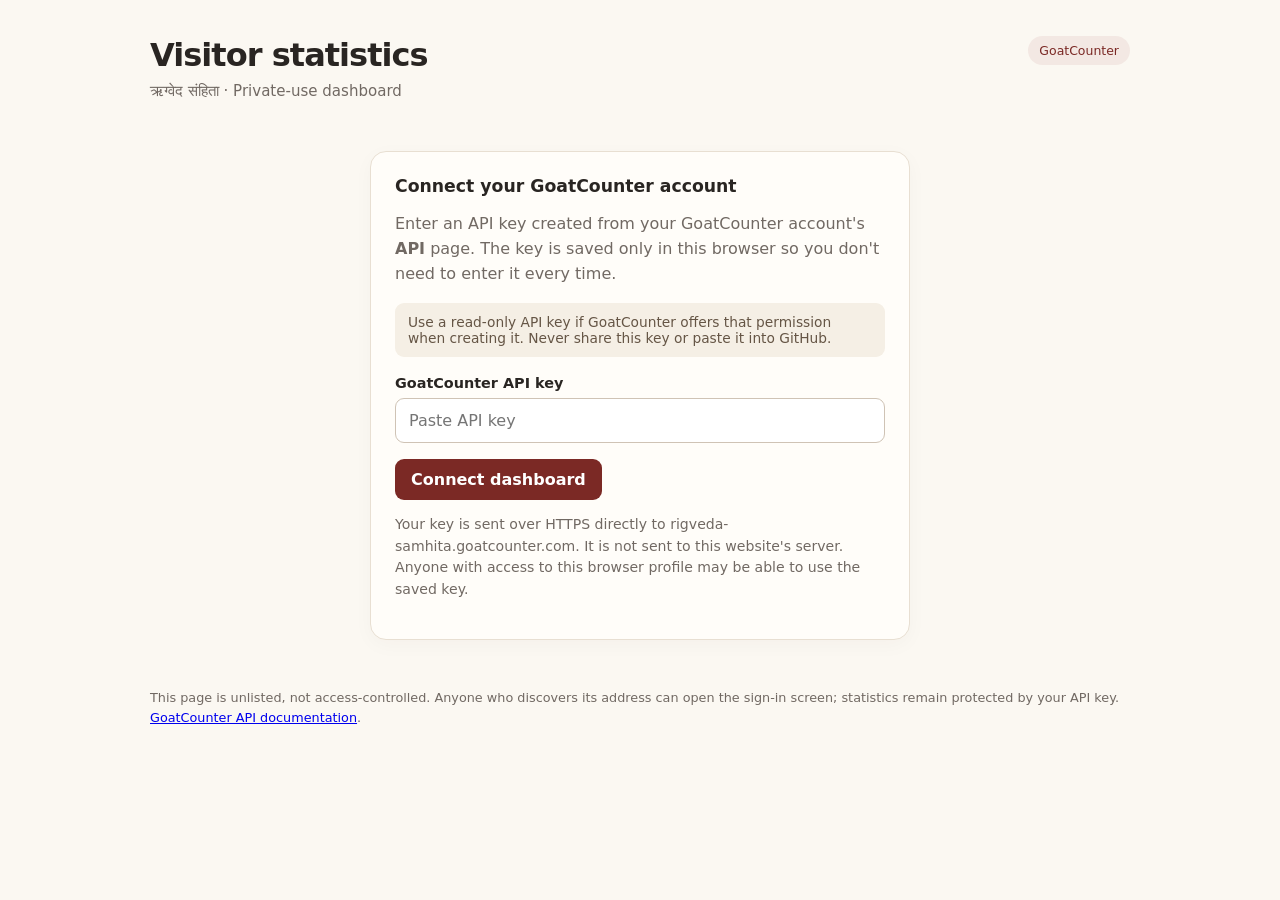
==== visitorcount/index.html @ 47167c1d "Add unlisted GoatCounter visitor dashboard" ====
<!doctype html>
<html lang="en">
<head>
  <meta charset="utf-8">
  <meta name="viewport" content="width=device-width, initial-scale=1">
  <meta name="robots" content="noindex, nofollow, noarchive">
  <meta name="referrer" content="no-referrer">
  <meta name="theme-color" content="#6f1d1b">
  <title>Visitor statistics · ऋग्वेद संहिता</title>
  <style>
    :root {
      color-scheme: light;
      --ink: #292522;
      --muted: #716963;
      --paper: #fbf8f2;
      --card: #fffdf9;
      --line: #e8dfd2;
      --accent: #7b2925;
      --accent-soft: #f3e8e3;
      --gold: #b58a43;
      font-family: system-ui, -apple-system, BlinkMacSystemFont, "Segoe UI", sans-serif;
    }
    * { box-sizing: border-box; }
    body { margin: 0; background: var(--paper); color: var(--ink); }
    main { width: min(100% - 32px, 980px); margin: 36px auto 56px; }
    header { display: flex; justify-content: space-between; align-items: flex-start; gap: 16px; margin-bottom: 24px; }
    h1 { margin: 0; font-size: clamp(1.5rem, 4vw, 2rem); letter-spacing: -.03em; }
    .subtitle { color: var(--muted); margin: 6px 0 0; font-size: .94rem; }
    .site-tag { color: var(--accent); background: var(--accent-soft); border-radius: 999px; padding: 7px 11px; font-size: .78rem; white-space: nowrap; }
    .panel, .metric, .chart-panel { background: var(--card); border: 1px solid var(--line); border-radius: 16px; box-shadow: 0 5px 20px #34251a08; }
    .setup { max-width: 540px; margin: 48px auto; padding: 24px; }
    h2 { margin: 0 0 8px; font-size: 1.08rem; }
    p { line-height: 1.55; }
    .muted, .help { color: var(--muted); }
    .help { font-size: .88rem; }
    label { display: block; font-size: .9rem; font-weight: 650; margin: 18px 0 7px; }
    input { width: 100%; border: 1px solid #cfc3b5; border-radius: 9px; padding: 12px 13px; font: inherit; background: white; color: var(--ink); }
    button { border: 0; border-radius: 9px; padding: 11px 16px; font: inherit; font-weight: 650; cursor: pointer; }
    button:disabled { opacity: .6; cursor: wait; }
    .primary { background: var(--accent); color: white; }
    .secondary { background: #f0e9df; color: var(--ink); }
    .actions { display: flex; gap: 9px; flex-wrap: wrap; margin-top: 16px; }
    .notice { padding: 11px 13px; border-radius: 9px; background: #f5efe5; color: #655545; font-size: .86rem; }
    .error { background: #fff0ed; color: #9b2c20; }
    .hidden { display: none !important; }
    .toolbar { display: flex; align-items: center; justify-content: space-between; gap: 12px; margin: 18px 0; }
    .metrics { display: grid; grid-template-columns: repeat(4, minmax(0, 1fr)); gap: 13px; }
    .metric { padding: 18px; min-width: 0; }
    .metric-label { color: var(--muted); font-size: .84rem; }
    .metric-value { display: block; font-size: clamp(1.45rem, 3vw, 2rem); font-weight: 750; margin-top: 8px; letter-spacing: -.04em; font-variant-numeric: tabular-nums; }
    .chart-panel { margin-top: 15px; padding: 20px; }
    .chart-head { display: flex; align-items: baseline; justify-content: space-between; gap: 10px; }
    .chart-head p { margin: 0; font-size: .84rem; color: var(--muted); }
    .bars { height: 190px; display: grid; grid-template-columns: repeat(7, 1fr); gap: 10px; align-items: end; padding: 18px 2px 0; }
    .bar-col { display: flex; height: 100%; flex-direction: column; justify-content: end; align-items: center; gap: 7px; min-width: 0; }
    .bar-value { font-size: .76rem; color: var(--muted); font-variant-numeric: tabular-nums; }
    .bar-track { height: 135px; width: min(100%, 48px); display: flex; align-items: end; background: #f3eee7; border-radius: 7px 7px 3px 3px; overflow: hidden; }
    .bar { width: 100%; min-height: 2px; background: linear-gradient(180deg, #c39a56, #7b2925); border-radius: 6px 6px 0 0; }
    .bar-day { font-size: .75rem; color: var(--muted); }
    .table-panel { margin-top: 15px; overflow: hidden; }
    .table-panel h2 { padding: 18px 20px 8px; }
    table { width: 100%; border-collapse: collapse; }
    th, td { padding: 12px 20px; border-top: 1px solid var(--line); text-align: left; font-size: .9rem; }
    th { color: var(--muted); font-weight: 600; font-size: .8rem; }
    td:last-child, th:last-child { text-align: right; font-variant-numeric: tabular-nums; }
    .path { overflow-wrap: anywhere; }
    .footer-note { margin-top: 18px; color: var(--muted); font-size: .8rem; }
    @media (max-width: 700px) {
      main { width: min(100% - 22px, 980px); margin-top: 22px; }
      header { align-items: flex-start; }
      .metrics { grid-template-columns: repeat(2, minmax(0, 1fr)); gap: 9px; }
      .metric { padding: 14px; }
      .chart-panel { padding: 15px; }
      th, td { padding: 11px 13px; }
      .site-tag { font-size: .7rem; }
    }
  </style>
</head>
<body>
  <main>
    <header>
      <div>
        <h1>Visitor statistics</h1>
        <p class="subtitle">ऋग्वेद संहिता · Private-use dashboard</p>
      </div>
      <span class="site-tag">GoatCounter</span>
    </header>

    <section id="setup" class="panel setup">
      <h2>Connect your GoatCounter account</h2>
      <p class="muted">Enter an API key created from your GoatCounter account's <strong>API</strong> page. The key is saved only in this browser so you don't need to enter it every time.</p>
      <div class="notice">Use a read-only API key if GoatCounter offers that permission when creating it. Never share this key or paste it into GitHub.</div>
      <form id="connectForm">
        <label for="apiKey">GoatCounter API key</label>
        <input id="apiKey" type="password" autocomplete="off" spellcheck="false" required placeholder="Paste API key">
        <div class="actions">
          <button class="primary" id="connectButton" type="submit">Connect dashboard</button>
        </div>
      </form>
      <p id="setupStatus" class="help" role="status" aria-live="polite"></p>
      <p class="help">Your key is sent over HTTPS directly to rigveda-samhita.goatcounter.com. It is not sent to this website's server. Anyone with access to this browser profile may be able to use the saved key.</p>
    </section>

    <section id="dashboard" class="hidden" aria-live="polite">
      <div class="toolbar">
        <span id="updatedAt" class="help">Loading statistics…</span>
        <div class="actions" style="margin:0">
          <button class="secondary" id="refreshButton" type="button">Refresh</button>
          <button class="secondary" id="forgetButton" type="button">Forget key</button>
        </div>
      </div>
      <div class="metrics">
        <article class="metric"><span class="metric-label">All-time visitors</span><strong class="metric-value" id="allTime">—</strong></article>
        <article class="metric"><span class="metric-label">Today</span><strong class="metric-value" id="today">—</strong></article>
        <article class="metric"><span class="metric-label">Yesterday</span><strong class="metric-value" id="yesterday">—</strong></article>
        <article class="metric"><span class="metric-label">Last 7 days</span><strong class="metric-value" id="lastSeven">—</strong></article>
      </div>
      <section class="chart-panel">
        <div class="chart-head"><h2>Daily visitors</h2><p>Last 7 days</p></div>
        <div id="dailyChart" class="bars" aria-label="Daily visitors chart"></div>
      </section>
      <section class="panel table-panel">
        <h2>Most visited pages · last 7 days</h2>
        <table>
          <thead><tr><th>Page</th><th>Visitors</th></tr></thead>
          <tbody id="topPages"><tr><td colspan="2" class="muted">Loading…</td></tr></tbody>
        </table>
      </section>
      <p id="dashboardStatus" class="help" role="status" aria-live="polite"></p>
    </section>
    <p class="footer-note">This page is unlisted, not access-controlled. Anyone who discovers its address can open the sign-in screen; statistics remain protected by your API key. <a href="https://www.goatcounter.com/help/api" target="_blank" rel="noopener noreferrer">GoatCounter API documentation</a>.</p>
  </main>

  <script>
    (() => {
      "use strict";
      const API_BASE = "https://rigveda-samhita.goatcounter.com/api/v0";
      const STORAGE_KEY = "rigveda-goatcounter-api-key";
      const $ = (id) => document.getElementById(id);
      const setup = $("setup");
      const dashboard = $("dashboard");
      const connectButton = $("connectButton");
      const number = (value) => new Intl.NumberFormat().format(Number(value) || 0);
      const localDateKey = (date) => {
        const y = date.getFullYear();
        const m = String(date.getMonth() + 1).padStart(2, "0");
        const d = String(date.getDate()).padStart(2, "0");
        return y + "-" + m + "-" + d;
      };
      const startOfLocalDay = (date) => {
        const value = new Date(date);
        value.setHours(0, 0, 0, 0);
        return value;
      };
      const isoHour = (date) => {
        const value = new Date(date);
        value.setMinutes(0, 0, 0);
        return value.toISOString();
      };
      const setStatus = (element, message, isError = false) => {
        element.textContent = message;
        element.classList.toggle("error", isError);
      };

      async function apiGet(path, token) {
        const response = await fetch(API_BASE + path, {
          method: "GET",
          headers: {
            "Authorization": "Bearer " + token,
            "Accept": "application/json"
          },
          cache: "no-store"
        });
        let data = {};
        try { data = await response.json(); } catch (_) {}
        if (!response.ok) {
          const detail = data.error || data.Error ||
            (data.errors ? JSON.stringify(data.errors) : "");
          if (response.status === 401) throw new Error("API key was rejected. Check it or create a new key in GoatCounter.");
          if (response.status === 403) throw new Error("This API key does not have permission to read statistics. Create a key with stats/read access.");
          throw new Error(detail || "GoatCounter returned HTTP " + response.status + ".");
        }
        return data;
      }

      function renderChart(stats) {
        const values = new Map((stats || []).map((item) => [item.day, Number(item.daily) || 0]));
        const today = startOfLocalDay(new Date());
        const days = [];
        for (let offset = 6; offset >= 0; offset--) {
          const date = new Date(today);
          date.setDate(today.getDate() - offset);
          const key = localDateKey(date);
          days.push({ key, label: date.toLocaleDateString(undefined, { weekday: "short" }), value: values.get(key) || 0 });
        }
        const max = Math.max(1, ...days.map((day) => day.value));
        $("dailyChart").replaceChildren();
        days.forEach((day) => {
          const col = document.createElement("div");
          col.className = "bar-col";
          const value = document.createElement("span");
          value.className = "bar-value";
          value.textContent = number(day.value);
          const track = document.createElement("div");
          track.className = "bar-track";
          const bar = document.createElement("div");
          bar.className = "bar";
          bar.style.height = (day.value ? Math.max(3, day.value / max * 100) : 0) + "%";
          bar.title = day.key + ": " + number(day.value) + " visitors";
          track.append(bar);
          const label = document.createElement("span");
          label.className = "bar-day";
          label.textContent = day.label;
          col.append(value, track, label);
          $("dailyChart").append(col);
        });
      }

      function renderTopPages(hits) {
        const body = $("topPages");
        body.replaceChildren();
        const rows = Array.isArray(hits) ? hits.slice(0, 10) : [];
        if (!rows.length) {
          const tr = document.createElement("tr");
          const td = document.createElement("td");
          td.colSpan = 2;
          td.className = "muted";
          td.textContent = "No page data for this period yet.";
          tr.append(td);
          body.append(tr);
          return;
        }
        rows.forEach((hit) => {
          const tr = document.createElement("tr");
          const path = document.createElement("td");
          path.className = "path";
          path.textContent = hit.path || "(unknown page)";
          const count = document.createElement("td");
          count.textContent = number(hit.count);
          tr.append(path, count);
          body.append(tr);
        });
      }

      async function loadDashboard(token) {
        $("refreshButton").disabled = true;
        setStatus($("dashboardStatus"), "Loading statistics…");
        const now = new Date();
        const end = isoHour(now);
        const todayStart = startOfLocalDay(now);
        const yesterdayStart = new Date(todayStart);
        yesterdayStart.setDate(yesterdayStart.getDate() - 1);
        const weekStart = new Date(todayStart);
        weekStart.setDate(weekStart.getDate() - 6);

        try {
          const [allTime, week, pages] = await Promise.all([
            apiGet("/stats/total?start=1970-01-01T00%3A00%3A00Z&end=" + encodeURIComponent(end), token),
            apiGet("/stats/total?start=" + encodeURIComponent(isoHour(weekStart)) + "&end=" + encodeURIComponent(end), token),
            apiGet("/stats/hits?start=" + encodeURIComponent(isoHour(weekStart)) + "&end=" + encodeURIComponent(end) + "&limit=10&group=day", token)
          ]);

          const daily = Array.isArray(week.stats) ? week.stats : [];
          const dayCounts = new Map(daily.map((item) => [item.day, Number(item.daily) || 0]));
          const todayCount = dayCounts.get(localDateKey(todayStart)) || 0;
          const yesterdayCount = dayCounts.get(localDateKey(yesterdayStart)) || 0;
          $("allTime").textContent = number(allTime.total);
          $("today").textContent = number(todayCount);
          $("yesterday").textContent = number(yesterdayCount);
          $("lastSeven").textContent = number(week.total);
          renderChart(daily);
          renderTopPages(pages.hits);
          $("updatedAt").textContent = "Updated " + new Date().toLocaleString();
          setStatus($("dashboardStatus"), "Statistics loaded successfully.");
        } catch (error) {
          setStatus($("dashboardStatus"), error.message || "Unable to load statistics.", true);
          throw error;
        } finally {
          $("refreshButton").disabled = false;
        }
      }

      async function connect(token, save) {
        connectButton.disabled = true;
        setStatus($("setupStatus"), "Checking API key…");
        try {
          await apiGet("/me", token);
          if (save) localStorage.setItem(STORAGE_KEY, token);
          setup.classList.add("hidden");
          dashboard.classList.remove("hidden");
          await loadDashboard(token);
        } catch (error) {
          if (!dashboard.classList.contains("hidden")) {
            setStatus($("dashboardStatus"), error.message || "Unable to connect.", true);
          } else {
            setStatus($("setupStatus"), error.message || "Unable to connect.", true);
          }
        } finally {
          connectButton.disabled = false;
        }
      }

      $("connectForm").addEventListener("submit", (event) => {
        event.preventDefault();
        const token = $("apiKey").value.trim();
        if (token) connect(token, true);
      });
      $("refreshButton").addEventListener("click", async () => {
        const token = localStorage.getItem(STORAGE_KEY);
        if (token) {
          try { await loadDashboard(token); }
          catch (_) {}
        }
      });
      $("forgetButton").addEventListener("click", () => {
        localStorage.removeItem(STORAGE_KEY);
        $("apiKey").value = "";
        dashboard.classList.add("hidden");
        setup.classList.remove("hidden");
        setStatus($("setupStatus"), "Saved API key removed from this browser.");
      });

      const savedToken = localStorage.getItem(STORAGE_KEY);
      if (savedToken) connect(savedToken, false);
    })();
  </script>
</body>
</html>
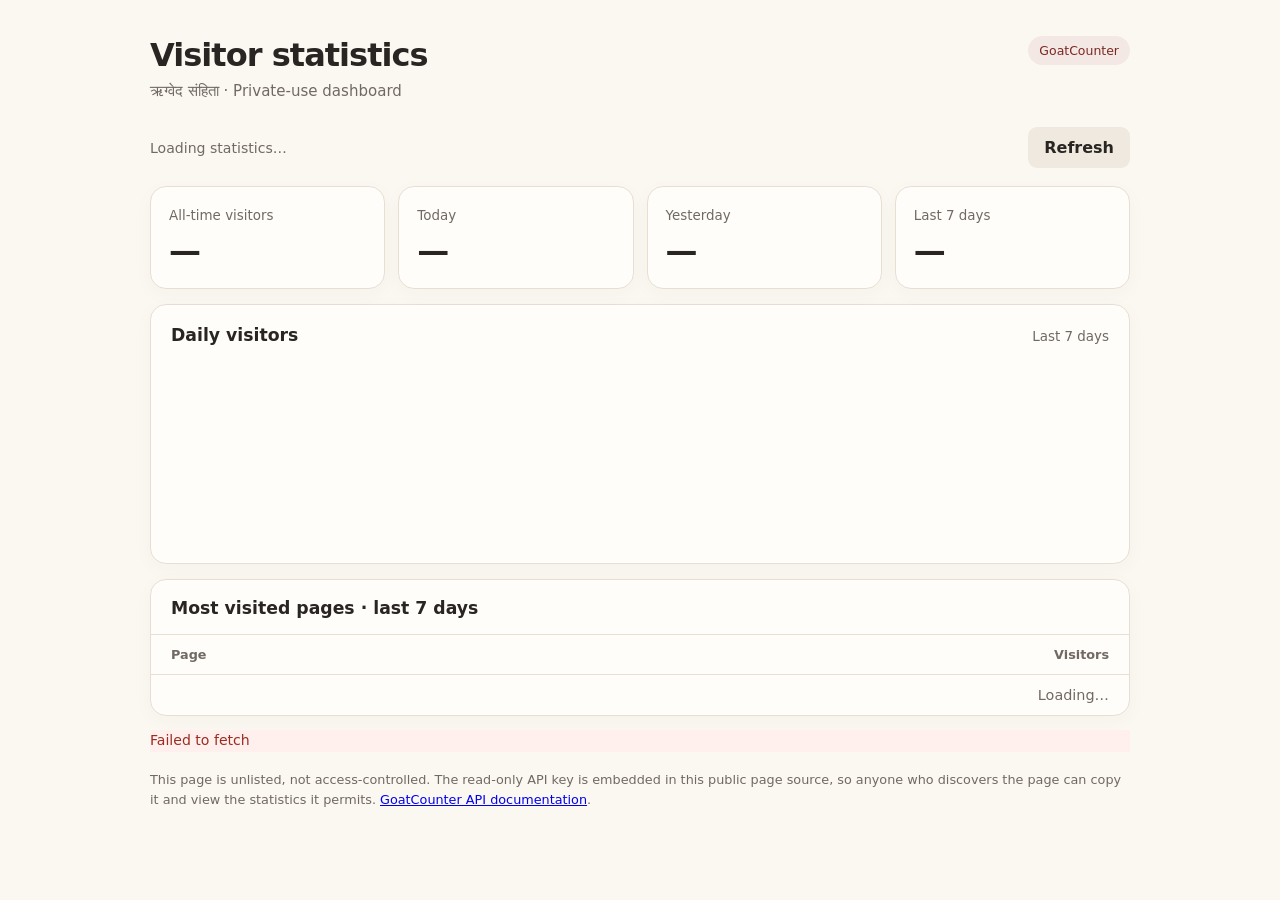
==== commit 8f3ef3b9: "Embed read-only GoatCounter key in visitor dashboard" ====
--- a/visitorcount/index.html
+++ b/visitorcount/index.html
@@ -86,27 +86,11 @@
       <span class="site-tag">GoatCounter</span>
     </header>
 
-    <section id="setup" class="panel setup">
-      <h2>Connect your GoatCounter account</h2>
-      <p class="muted">Enter an API key created from your GoatCounter account's <strong>API</strong> page. The key is saved only in this browser so you don't need to enter it every time.</p>
-      <div class="notice">Use a read-only API key if GoatCounter offers that permission when creating it. Never share this key or paste it into GitHub.</div>
-      <form id="connectForm">
-        <label for="apiKey">GoatCounter API key</label>
-        <input id="apiKey" type="password" autocomplete="off" spellcheck="false" required placeholder="Paste API key">
-        <div class="actions">
-          <button class="primary" id="connectButton" type="submit">Connect dashboard</button>
-        </div>
-      </form>
-      <p id="setupStatus" class="help" role="status" aria-live="polite"></p>
-      <p class="help">Your key is sent over HTTPS directly to rigveda-samhita.goatcounter.com. It is not sent to this website's server. Anyone with access to this browser profile may be able to use the saved key.</p>
-    </section>
-
-    <section id="dashboard" class="hidden" aria-live="polite">
+    <section id="dashboard" aria-live="polite">
       <div class="toolbar">
         <span id="updatedAt" class="help">Loading statistics…</span>
         <div class="actions" style="margin:0">
           <button class="secondary" id="refreshButton" type="button">Refresh</button>
-          <button class="secondary" id="forgetButton" type="button">Forget key</button>
         </div>
       </div>
       <div class="metrics">
@@ -128,18 +112,16 @@
       </section>
       <p id="dashboardStatus" class="help" role="status" aria-live="polite"></p>
     </section>
-    <p class="footer-note">This page is unlisted, not access-controlled. Anyone who discovers its address can open the sign-in screen; statistics remain protected by your API key. <a href="https://www.goatcounter.com/help/api" target="_blank" rel="noopener noreferrer">GoatCounter API documentation</a>.</p>
+    <p class="footer-note">This page is unlisted, not access-controlled. The read-only API key is embedded in this public page source, so anyone who discovers the page can copy it and view the statistics it permits. <a href="https://www.goatcounter.com/help/api" target="_blank" rel="noopener noreferrer">GoatCounter API documentation</a>.</p>
   </main>
 
   <script>
     (() => {
       "use strict";
       const API_BASE = "https://rigveda-samhita.goatcounter.com/api/v0";
-      const STORAGE_KEY = "rigveda-goatcounter-api-key";
+      // Public read-only key: anyone who views this source can copy it.
+      const API_TOKEN = "gm9ojoawn9hz1h61irdxyx1gy3mpexhcwric9h2yr5xcg1it9";
       const $ = (id) => document.getElementById(id);
-      const setup = $("setup");
-      const dashboard = $("dashboard");
-      const connectButton = $("connectButton");
       const number = (value) => new Intl.NumberFormat().format(Number(value) || 0);
       const localDateKey = (date) => {
         const y = date.getFullYear();
@@ -280,48 +262,12 @@
         }
       }
 
-      async function connect(token, save) {
-        connectButton.disabled = true;
-        setStatus($("setupStatus"), "Checking API key…");
-        try {
-          await apiGet("/me", token);
-          if (save) localStorage.setItem(STORAGE_KEY, token);
-          setup.classList.add("hidden");
-          dashboard.classList.remove("hidden");
-          await loadDashboard(token);
-        } catch (error) {
-          if (!dashboard.classList.contains("hidden")) {
-            setStatus($("dashboardStatus"), error.message || "Unable to connect.", true);
-          } else {
-            setStatus($("setupStatus"), error.message || "Unable to connect.", true);
-          }
-        } finally {
-          connectButton.disabled = false;
-        }
-      }
-
-      $("connectForm").addEventListener("submit", (event) => {
-        event.preventDefault();
-        const token = $("apiKey").value.trim();
-        if (token) connect(token, true);
+      $("refreshButton").addEventListener("click", async () => {
+        try { await loadDashboard(API_TOKEN); }
+        catch (_) {}
       });
-      $("refreshButton").addEventListener("click", async () => {
-        const token = localStorage.getItem(STORAGE_KEY);
-        if (token) {
-          try { await loadDashboard(token); }
-          catch (_) {}
-        }
-      });
-      $("forgetButton").addEventListener("click", () => {
-        localStorage.removeItem(STORAGE_KEY);
-        $("apiKey").value = "";
-        dashboard.classList.add("hidden");
-        setup.classList.remove("hidden");
-        setStatus($("setupStatus"), "Saved API key removed from this browser.");
-      });
-
-      const savedToken = localStorage.getItem(STORAGE_KEY);
-      if (savedToken) connect(savedToken, false);
+
+      loadDashboard(API_TOKEN).catch(() => {});
     })();
   </script>
 </body>
